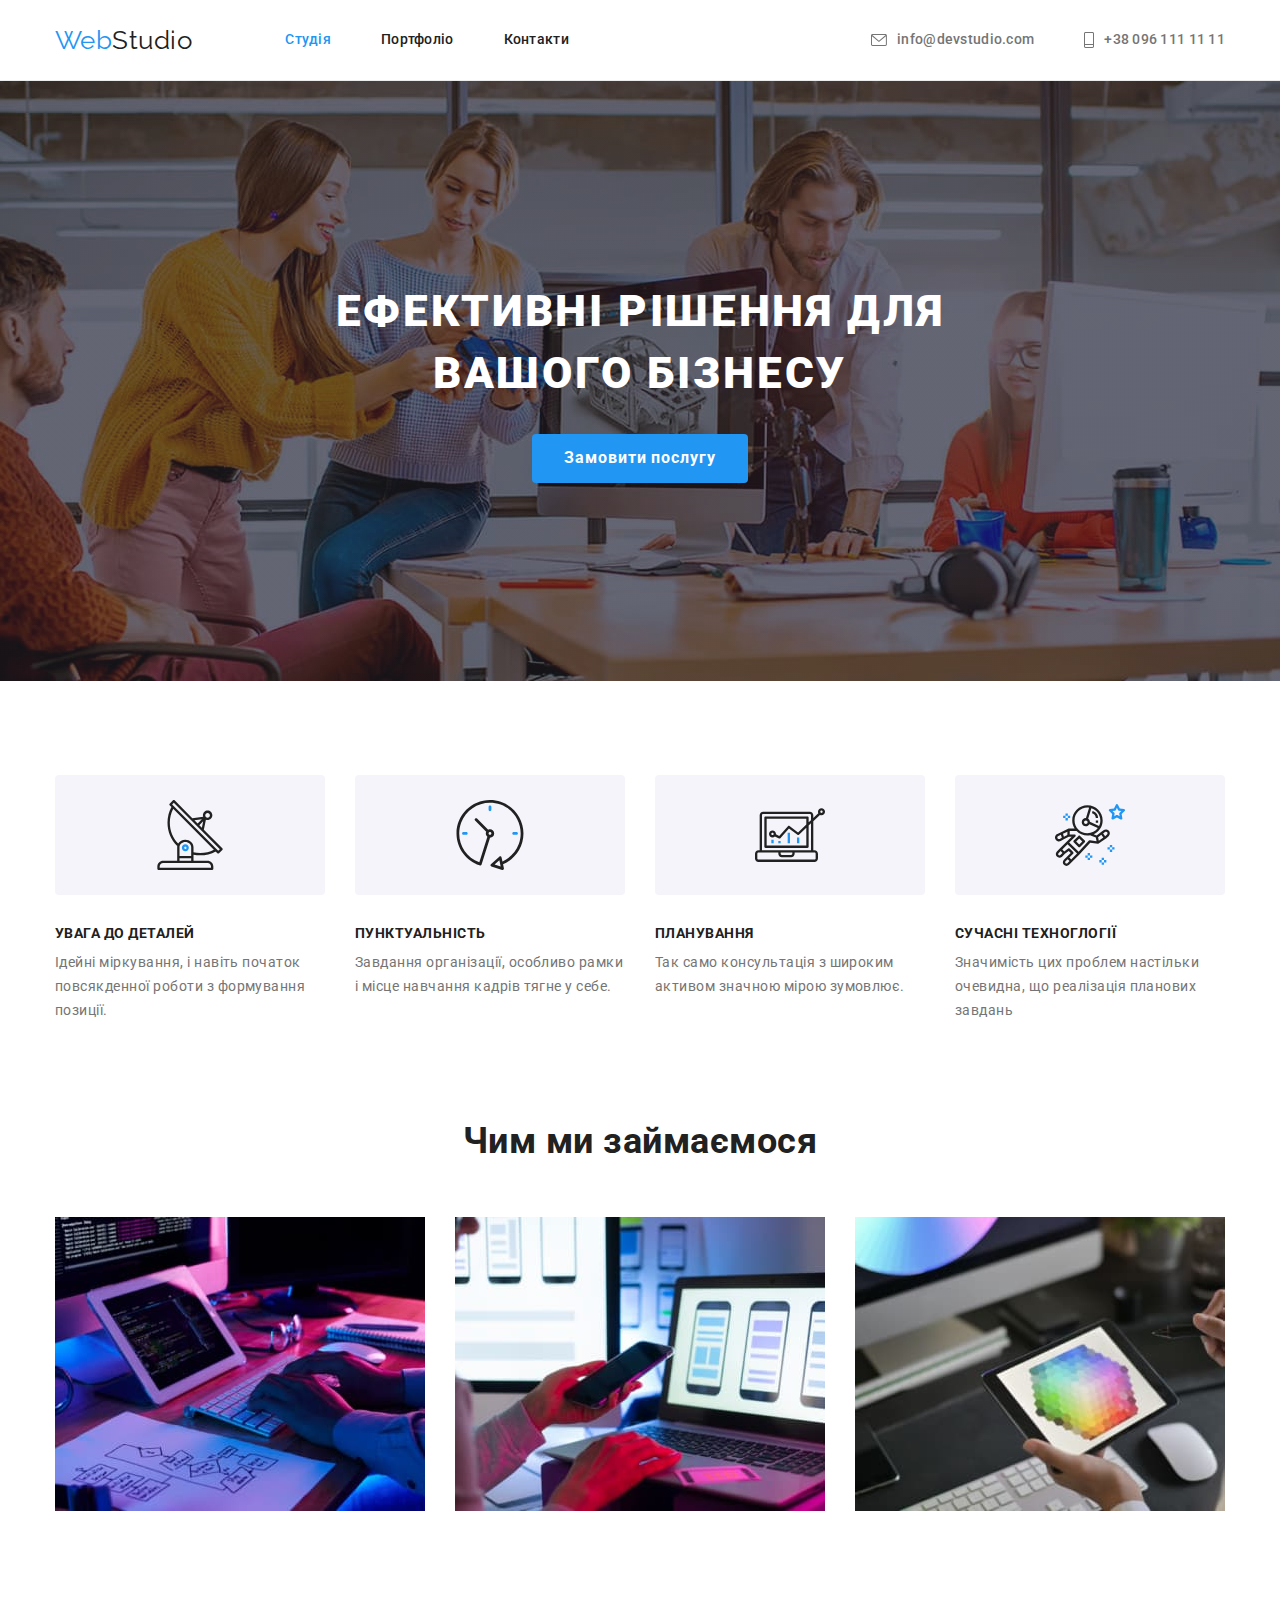
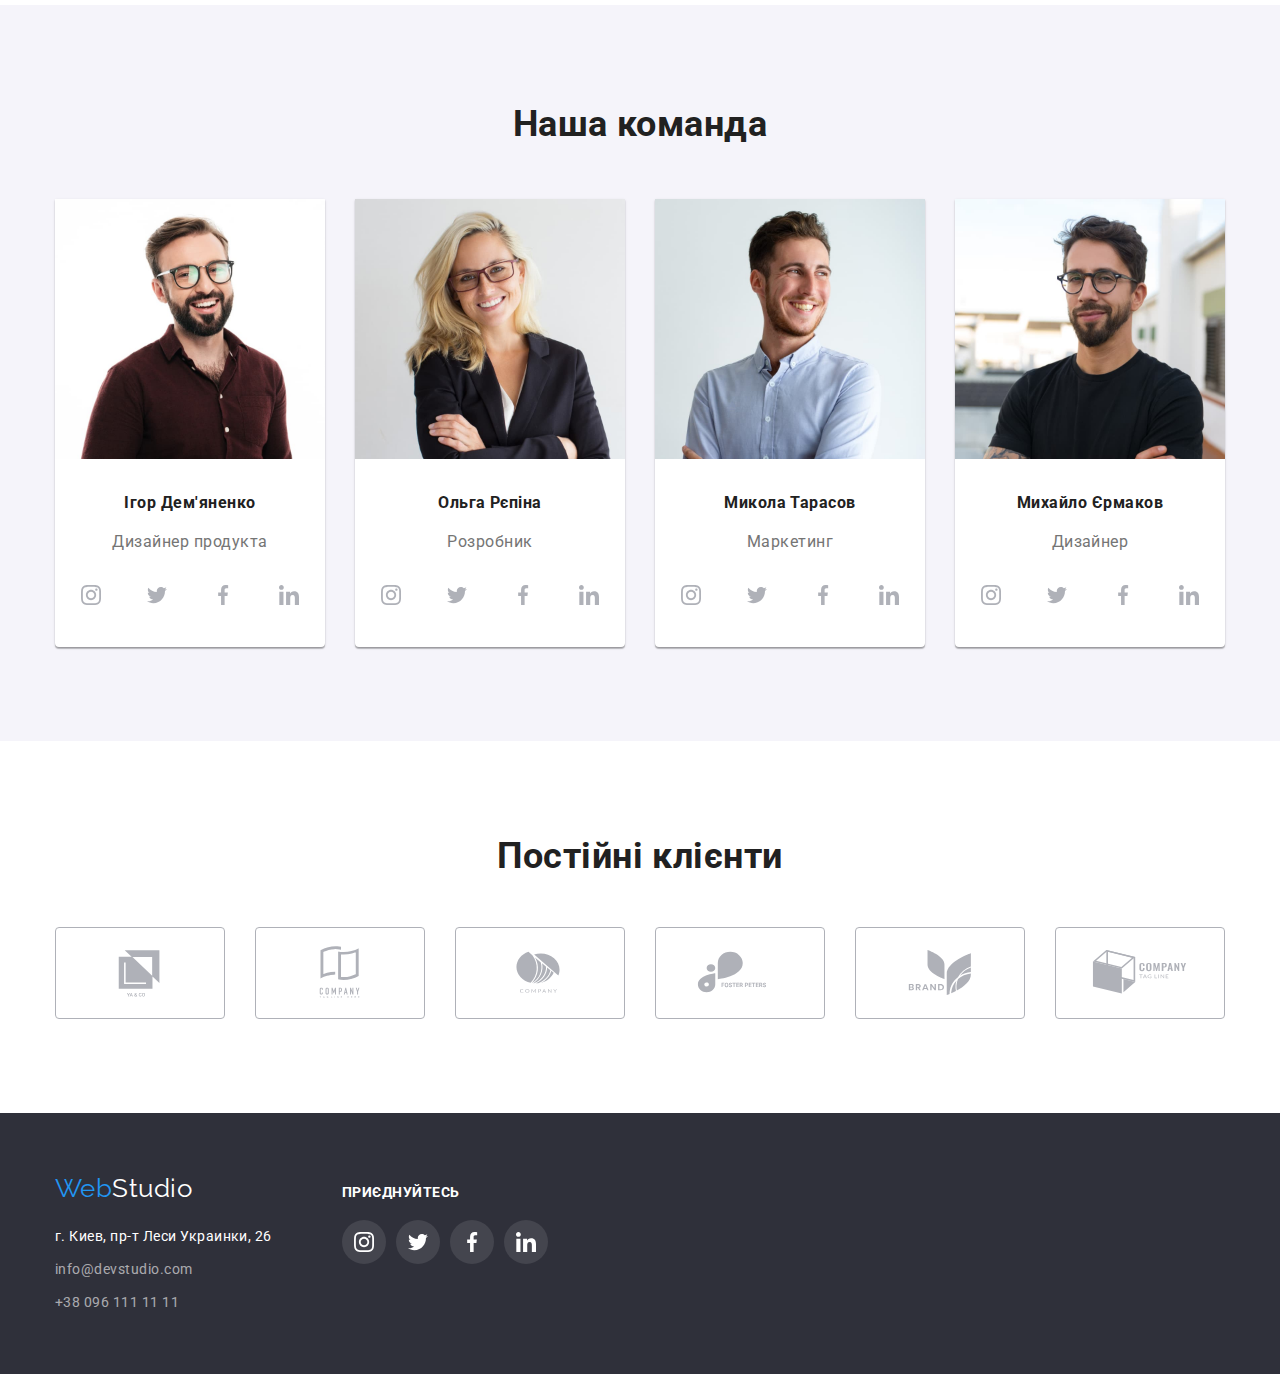
==== index.html @ a1dc9edd "initial html css modul 5" ====
<!DOCTYPE html>
<html lang="uk">
  <head>
    <meta charset="UTF-8" />
    <meta http-equiv="X-UA-Compatible" content="IE=edge" />
    <meta name="viewport" content="width=device-width, initial-scale=1.0" />
    <title>Студія</title>
    <link
      href="https://fonts.googleapis.com/css2?family=Raleway:wght@700&family=Roboto:wght@400;500;700;900&display=swap"
      rel="stylesheet"
    />
    <link
      rel="stylesheet"
      href="https://cdnjs.cloudflare.com/ajax/libs/modern-normalize/1.1.0/modern-normalize.min.css"
    />
    <link rel="stylesheet" href="./css/styles.css" />
  </head>
  <body>
    <!-- Головна-->

    <header class="header">
      <div class="container main-nav">
        <nav class="header-nav">
          <a href="./index.html" class="logo-link"><span class="logo">Web</span>Studio</a>

          <ul class="site-nav list">
            <li class="nav-item"><a class="link current" href="./index.html">Студія</a></li>
            <li class="nav-item"><a class="link" href="./portfolio.html">Портфоліо</a></li>
            <li class="nav-item"><a class="link" href="">Контакти</a></li>
          </ul>
        </nav>

        <ul class="header-contacts list">
          <li class="item">
            <a class="contact-list" href="mailto:info@devstudio.com"><svg class="contact-icon" width="16" height="12"><use href="./images/symbol-defs.svg#icon-envelope-hover-1" ></use></svg>
            info@devstudio.com</a>
          </li>
          <li class="item">
            <a class="contact-list" href="tel:+380961111111"><svg class="contact-icon" width="10" height="16"><use href="./images/symbol-defs.svg#icon-phone-1" ></use></svg>+38 096 111 11 11</a>
          </li>
        </ul>
      </div>
    </header>

    <!--Основний зміст сайту-->

    <main>
      <section class="section hero overlay-hero">
        <div class="container">
          <h1 class="main-header">Ефективні рішення для вашого бізнесу</h1>
          <button type="button" class="main-button">Замовити послугу</button>
        </div>
      </section>

      <section class="section titel-box">
        <div class="container">
          <h2 class="visually-hidden">Наші особливості</h2>
          <ul class="feature list">
            <li class="titel-item">
              <div class="titel-icon">
                <svg width="70" height="70"><use href="./images/symbol-defs.svg#icon-antenna-1-1" ></use></svg>
              </div>
              <h3 class="titel">Увага до деталей</h3>
              <p class="titel-text">
                Ідейні міркування, і навіть початок повсякденної роботи з формування позиції.
              </p>
            </li>
            <li class="titel-item">
              <div class="titel-icon">
                <svg width="70" height="70"><use href="./images/symbol-defs.svg#icon-clock-1-1" ></use></svg>
              </div>
              <h3 class="titel">Пунктуальність</h3>
              <p class="titel-text">
                Завдання організації, особливо рамки і місце навчання кадрів тягне у себе.
              </p>
            </li>
            <li class="titel-item">
              <div class="titel-icon">
                <svg width="70" height="70"><use href="./images/symbol-defs.svg#icon-diagram-1-1" ></use></svg>

              </div>
              <h3 class="titel">Планування</h3>
              <p class="titel-text">
                Так само консультація з широким активом значною мірою зумовлює.
              </p>
            </li>
            <li class="titel-item">
              <div class="titel-icon">
                <svg width="70" height="70"><use href="./images/symbol-defs.svg#icon-astronaut-1-1" ></use></svg>
              </div>
              <h3 class="titel">Сучасні техноглогії</h3>
              <p class="titel-text">
                Значимість цих проблем настільки очевидна, що реалізація планових завдань
              </p>
            </li>
          </ul>
        </div>
      </section>

      <section class="occupation">
        <div class="container">
          <h2 class="occupation-titel">Чим ми займаємося</h2>

          <ul class="occupation-img list">
            <li class="img-item"><img src="./images/box1.jpg" alt="клавіатура" width="370" /></li>
            <li class="img-item"><img src="./images/box2.jpg" alt="телефон" width="370" /></li>
            <li class="img-item"><img src="./images/box3.jpg" alt="планшет" width="370" /></li>
          </ul>
        </div>
      </section>

      <section class="section team">
        <div class="container">
          <h2 class="team-titel">Наша команда</h2>

          <ul class="team-list list">
            <li class="team-img">
              <img class="picture" src="./images/imgboy1.jpg" alt="Дизайнер продукта" width="270" />
              <div class="team-style">
                <h3 class="team-name">Ігор Дем'яненко</h3>
                <p class="team-position">Дизайнер продукта</p>
                <ul class="social-list list">
                  <li class="social-item"><a class="social-link" href="#"><svg class="social-icon"  width="20" height="20"><use href="./images/symbol-defs.svg#icon-instagram-2-2" ></use></svg></a></li>
                  <li class="social-item"><a class="social-link" href="#"><svg class="social-icon"  width="20" height="20"><use href="./images/symbol-defs.svg#icon-twitter-1-1" ></use></svg></a></li>
                  <li class="social-item"><a class="social-link" href="#"><svg class="social-icon"  width="20" height="20"><use href="./images/symbol-defs.svg#icon-facebook-1-1" ></use></svg></a></li>
                  <li class="social-item"><a class="social-link" href="#"><svg class="social-icon"  width="20" height="20"><use href="./images/symbol-defs.svg#icon-linkedin-1-1" ></use></svg></a></li>
                </ul>
            
              </div>
            </li>

            <li class="team-img">
              <img class="picture" src="./images/imgg.jpg" alt="Фронт енд розробник" width="270" />
              <div class="team-style">
                <h3 class="team-name">Ольга Рєпіна</h3>
                <p class="team-position">Розробник</p>
                 <ul class="social-list list">
                  <li class="social-item"><a class="social-link" href="#"><svg class="social-icon" width="20" height="20"><use href="./images/symbol-defs.svg#icon-instagram-2-2" ></use></svg></a></li>
                  <li class="social-item"><a class="social-link" href="#"><svg class="social-icon" width="20" height="20"><use href="./images/symbol-defs.svg#icon-twitter-1-1" ></use></svg></a></li>
                  <li class="social-item"><a class="social-link" href="#"><svg class="social-icon" width="20" height="20"><use href="./images/symbol-defs.svg#icon-facebook-1-1" ></use></svg></a></li>
                  <li class="social-item"><a class="social-link" href="#"><svg class="social-icon" width="20" height="20"><use href="./images/symbol-defs.svg#icon-linkedin-1-1" ></use></svg></a></li>
                </ul>
              </div>
            </li>

            <li class="team-img">
              <img class="picture" src="./images/imgboy2.jpg" alt="Маркетинг" width="270" />
              <div class="team-style">
                <h3 class="team-name">Микола Тарасов</h3>
                <p class="team-position">Маркетинг</p>
                 <ul class="social-list list">
                  <li class="social-item"><a class="social-link" href="#"><svg class="social-icon"  width="20" height="20"><use href="./images/symbol-defs.svg#icon-instagram-2-2"></use></svg></a></li>
                  <li class="social-item"><a class="social-link" href="#"><svg class="social-icon"  width="20" height="20"><use href="./images/symbol-defs.svg#icon-twitter-1-1"></use></svg></a></li>
                  <li class="social-item"><a class="social-link" href="#"><svg class="social-icon"  width="20" height="20"><use href="./images/symbol-defs.svg#icon-facebook-1-1"></use></svg></a></li>
                  <li class="social-item"><a class="social-link" href="#"><svg class="social-icon"  width="20" height="20"><use href="./images/symbol-defs.svg#icon-linkedin-1-1"></use></svg></a></li>
                </ul>
              </div>
            </li>

            <li class="team-img">
              <img class="picture" src="./images/imgboy3.jpg" alt="Дизайнер" width="270" />
              <div class="team-style">
                <h3 class="team-name">Михайло Єрмаков</h3>
                <p class="team-position">Дизайнер</p>
                 <ul class=" social-list list">
                  <li class="social-item"><a class="social-link" href="#"><svg class="social-icon"  width="20" height="20"><use href="./images/symbol-defs.svg#icon-instagram-2-2"></use></svg></a></li>
                  <li class="social-item"><a class="social-link" href="#"><svg class="social-icon"  width="20" height="20"><use href="./images/symbol-defs.svg#icon-twitter-1-1"></use></svg></a></li>
                  <li class="social-item"><a class="social-link" href="#"><svg class="social-icon"  width="20" height="20"><use href="./images/symbol-defs.svg#icon-facebook-1-1"></use></svg></a></li>
                  <li class="social-item"><a class="social-link" href="#"><svg class="social-icon"  width="20" height="20"><use href="./images/symbol-defs.svg#icon-linkedin-1-1"></use></svg></a></li>
                </ul>
              </div>
            </li>
          </ul>
        </div>
      </section>

      <section class="section clients">
        <div class="container">
          <h2 class="client-header">Постійні клієнти</h2>
          <ul class="client-list list">
            <li class="client-item"><a class="client-link" href="#"><svg class="client-icon" width="106" height="60"><use href="./images/symbol-defs.svg#icon-client1-1" ></use></svg> </a></li>
            <li class="client-item"><a class="client-link" href="#"><svg class="client-icon" width="106" height="60"><use href="./images/symbol-defs.svg#icon-client2-1" ></use></svg></a></li>
            <li class="client-item"><a class="client-link" href="#"><svg class="client-icon" width="106" height="60"><use href="./images/symbol-defs.svg#icon-client3-1" ></use></svg></a></li>
            <li class="client-item"><a class="client-link" href="#"><svg class="client-icon" width="106" height="60"><use href="./images/symbol-defs.svg#icon-client4-1" ></use></svg></a></li>
            <li class="client-item"><a class="client-link" href="#"><svg class="client-icon" width="106" height="60"><use href="./images/symbol-defs.svg#icon-client5-1" ></use></svg></a></li>
            <li class="client-item"><a class="client-link" href="#"><svg class="client-icon" width="106" height="60"><use href="./images/symbol-defs.svg#icon-client6-1" ></use></svg></a></li>
          </ul>
        </div>
      </section>
    </main>

    <!--Футер-->

    <footer class="section footer-nav">
      <div class="container footer-flex">

        <div class="address">

         <a href="./index.html" class="footer-logo"><span class="logo">Web</span>Studio</a>

        <address class="card-address">
          <ul class="footer list">
            <li class="footer-list">
              <a
                class="footer-address"
                href="https://goo.gl/maps/CPtrU1FHBa2aNyZL9"
                target="_blank"
                rel="noopener noreferrer nofollow"
                >г. Киев, пр-т Леси Украинки, 26</a
              >
            </li>

            <li class="footer-list">
              <a class="footer-contact" href="mailto:info@devstudio.com">info@devstudio.com</a>
            </li>

            <li class="footer-list">
              <a class="footer-contact" href="tel:+380961111111">+38 096 111 11 11</a>
            </li>
          </ul>
        </address>
        </div>
        

        <div class="join">

          <p class="join-titel">приєднуйтесь</p>

          <ul class="join-list list">
            <li class="join-item"><a class="join-link" href="#"><svg class="join-icon" width="20" height="20"><use href="./images/symbol-defs.svg#icon-instagram-2-2" ></use></svg></a></li>
            <li class="join-item"><a class="join-link" href="#"><svg class="join-icon" width="20" height="20"><use href="./images/symbol-defs.svg#icon-twitter-1-1" ></use></svg></a></li>
            <li class="join-item"><a class="join-link" href="#"><svg class="join-icon" width="20" height="20"><use href="./images/symbol-defs.svg#icon-facebook-1-1" ></use></svg></a></li>
            <li class="join-item"><a class="join-link" href="#"><svg class="join-icon" width="20" height="20"><use href="./images/symbol-defs.svg#icon-linkedin-1-1" ></use></svg></a></li>
          </ul>

        </div>

      </div>
    </footer>
  </body>
</html>
---- css/styles.css ----
:root {
  --primary-text-color: #757575;
  --titel-text-color: #212121;
  --accent-color: #2196f3;
  --main-site-color: #ffffff;
  --primary-site-background: #f5f5f5;
  --secondary-site-backgroud: #2f303a;
  --team-section-backgroung: #f5f4fa;
  --main-button-color: #188ce8;
}

html {
  box-sizing: border-box;
}

*,
*::before,
*::after {
  box-sizing: inherit;
  margin: 0;
  padding: 0;
}

img {
  display: block;
}

/* reset */
h1,
h2,
h3,
h4,
h5,
h6,
p {
  margin-top: 0;
  margin-bottom: 0;
}

/*головний колір сторінки  */

body {
  color: var(--primary-text-color);
  font-family: Roboto, sans-serif;
  letter-spacing: 0.03em;
  background-color: var(--main-site-color);
}

/*логотип*/
.container {
  width: 1200px;
  padding-left: 15px;
  padding-right: 15px;
  margin-right: auto;
  margin-left: auto;
}

.header-nav {
  display: flex;
  align-items: center;
  /* outline: solid tomato; */
}

.header {
  border-bottom: 1px solid #ececec;
}

.main-nav {
  display: flex;
  align-items: center;
}

.logo-link {
  color: var(--titel-text-color);
  text-decoration: none;
  font-family: Raleway, sans-serif;
  font-size: 26px;
  line-height: 1.19;
}

.logo {
  color: var(--accent-color);
}

/* навігація сайту */

.site-nav {
  display: flex;
  margin-left: 93px;
}

.site-nav .nav-item {
  align-items: center;
}

.site-nav .nav-item:not(:last-child) {
  margin-right: 50px;
}

.site-nav .link {
  display: block;
  color: var(--titel-text-color);
  text-decoration: none;
  font-weight: 500;
  font-size: 14px;
  line-height: 1.14;
  letter-spacing: 0.02em;
  padding-top: 32px;
  padding-bottom: 32px;
}

.site-nav .link:hover,
.link:focus {
  color: var(--accent-color);
}

.site-nav .link.current {
  color: var(--accent-color);
}

.list {
  list-style: none;
  padding: 0;
}

/* навігація контактів */

.header-contacts .contact-list {
  display: flex;
  color: var(--primary-text-color);
  text-decoration: none;
  font-weight: 500;
  font-size: 14px;
  line-height: 1.14;
  letter-spacing: 0.02em;
  padding-top: 32px;
  padding-bottom: 32px;
  /* outline: solid tomato; */
}

.header-contacts {
  display: flex;
  margin-left: auto;
  /* outline: solid tomato; */
}

.header-contacts .item + .item {
  margin-left: 50px;
}

.header-contacts .contact-list:hover,
.contact-list:focus {
  color: var(--accent-color);
}

.contact-list {
  display: flex;
  align-items: center;
}

.contact-icon {
  margin-right: 10px;
  margin-bottom: 0;
  padding: 0;
  fill: currentColor;
}

/* основний зміст студія*/

.section {
  padding-top: 94px;
  padding-bottom: 94px;
}

.hero {
  background-color: var(--secondary-site-backgroud);
  padding-top: 200px;
  padding-bottom: 200px;
}

.overlay-hero {
  max-width: 1600px;
  height: 600px;
  margin-left: auto;
  margin-right: auto;
  background-image: linear-gradient(to right, rgba(47, 48, 58, 0.4), rgba(47, 48, 58, 0.4)),
    url(../images/hero.jpg);
  background-repeat: no-repeat;
  background-position: center;
  background-size: cover;
}

.main-header {
  padding: 0;
  margin: 0;
  margin-bottom: 30px;
  color: var(--main-site-color);
  font-weight: 900;
  text-transform: uppercase;
  font-size: 44px;
  line-height: 1.4;
  letter-spacing: 0.06em;
  max-width: 696px;
  text-align: center;
  margin: 0 auto 30px;
}

.main-button {
  color: var(--main-site-color);
  background-color: var(--accent-color);
  cursor: pointer;
  font-family: inherit;
  font-weight: 700;
  font-size: 16px;
  line-height: 1.8;
  text-align: center;
  letter-spacing: 0.06em;
  border-radius: 4px;
  display: block;
  margin: 0 auto;
  padding: 10px 32px;
  min-width: 216px;
  border: 0;
}

.main-button:hover,
.main-button:focus {
  background-color: var(--main-button-color);
}

.visually-hidden {
  position: absolute;
  white-space: nowrap;
  width: 1px;
  height: 1px;
  overflow: hidden;
  border: 0;
  padding: 0;
  clip: rect(0 0 0 0);
  clip-path: inset(50%);
  margin: -1px;
}

/* section titel-box */

.feature {
  display: flex;
}

.feature .titel-item {
  margin-right: 30px;
  width: 270px;
}

.feature .titel-item:last-child {
  margin-right: 0;
}

.titel {
  color: var(--titel-text-color);
  text-transform: uppercase;
  font-size: 14px;
  line-height: calc(16 / 14);
  margin-bottom: 10px;
}

.titel-text {
  font-size: 14px;
  line-height: 1.7;
}
.titel-icon {
  display: flex;
  align-items: center;
  justify-content: center;
  width: 270px;
  height: 120px;
  margin-bottom: 30px;
  background-color: #f5f4fa;
  /* padding: 25px 100px; */
  border-radius: 4px;
}

/* Section occupation */

.occupation {
  padding-top: 0px;
  padding-bottom: 94px;
}
.occupation-img {
  display: flex;
}

.occupation-img .img-item {
  margin-right: 30px;
}

.occupation-img .img-item:last-child {
  margin-right: 0px;
}

.occupation-titel {
  color: var(--titel-text-color);
  font-size: 36px;
  line-height: 1.4;
  text-align: center;
  margin-bottom: 50px;
  /* outline: solid tomato; */
}

/* Section team */

.team {
  background-color: var(--team-section-backgroung);
}

.team-list {
  /* outline: solid tomato; */
  display: flex;
}

.team-list .team-img {
  margin-right: 30px;
}
.team-list .team-img:last-child {
  margin-right: 0;
}

.team-img {
  background-color: var(--main-site-color);
  box-shadow: 0px 1px 3px rgba(0, 0, 0, 0.12), 0px 1px 1px rgba(0, 0, 0, 0.14),
    0px 2px 1px rgba(0, 0, 0, 0.2);
  border-radius: 0px 0px 4px 4px;
  /* outline: solid tomato; */
}

.picture {
  margin-bottom: 30px;
  /* outline: solid tomato; */
}
.team-titel {
  color: var(--titel-text-color);
  font-size: 36px;
  line-height: 1.4;
  text-align: center;
  margin-bottom: 50px;
}

.team-name {
  color: var(--titel-text-color);
  font-size: 16px;
  line-height: 1.8;
  text-align: center;
  margin-bottom: 10px;
  /* outline: solid tomato; */
}

.team-position {
  font-size: 16px;
  line-height: 1.8;
  text-align: center;
  margin-bottom: 16px;
  /* outline: solid tomato; */
}

.social-list {
  display: flex;
  justify-content: center;
  align-items: center;
  gap: 22px;
  margin-bottom: 30px;
}

.social-link {
  width: 44px;
  height: 44px;
  display: flex;
  justify-content: center;
  align-items: center;
  border-radius: 50%;
  color: #afb1b8;
}

.social-link:hover,
.social-link:focus {
  color: #ffffff;
  background-color: #2196f3;
}

.social-icon {
  fill: currentColor;
}

/* Client_Logo */

.client-header {
  color: var(--titel-text-color);
  font-size: 36px;
  line-height: calc(42 / 36);
  text-align: center;
  margin-bottom: 50px;
}

.client-list {
  display: flex;
  align-items: center;
  justify-content: center;
  gap: 30px;
  /* outline: solid tomato; */
}

.client-link {
  display: flex;
  justify-content: center;
  align-items: center;
  width: 170px;
  height: 92px;
  border: 1px solid #afb1b8;
  border-radius: 4px;
  color: #afb1b8;
}

.client-link:hover,
.client-link:focus {
  border-color: #2196f3;
  color: #2196f3;
}

.client-icon {
  fill: currentColor;
}

/* Портфоліо */

.filter-button {
  font-family: inherit;
  font-weight: 500;
  font-size: 16px;
  line-height: 1.6;
  text-align: center;
  letter-spacing: inherit;
  color: var(--titel-text-color);
  background-color: var(--team-section-backgroung);
  cursor: pointer;
  border-radius: 4px;
  padding: 6px 22px;
  border: none;
}

.button-list {
  display: flex;
  flex-direction: row;
  justify-content: center;
  gap: 8px;
  margin-bottom: 50px;
}

.filter-button:hover,
.filter-button:focus {
  color: var(--main-site-color);
  background-color: var(--accent-color);
}

.project-list {
  display: flex;
  flex-wrap: wrap;
  gap: 30px;
}

.project-list .project-item {
  flex-basis: calc((100% - 30px * 2) / 3);
}

/* .project-item:hover,
.project-item:focus {
  box-shadow: 0px 1px 1px rgba(0, 0, 0, 0.12), 0px 4px 4px rgba(0, 0, 0, 0.06),
    1px 4px 6px rgba(0, 0, 0, 0.16);
} */

.project-shadow:hover,
.project-shadow:focus {
  display: block;
  box-shadow: 0px 1px 1px rgba(0, 0, 0, 0.12), 0px 4px 4px rgba(0, 0, 0, 0.06),
    1px 4px 6px rgba(0, 0, 0, 0.16);
}

.project-img {
  display: block;
}

.border-titel {
  border: 1px solid #eeeeee;
  border-top: none;
  padding: 20px 24px;
}

.project-titel {
  color: var(--titel-text-color);
  font-size: 18px;
  line-height: 2;
  letter-spacing: 0.06em;
  margin-bottom: 4px;
}

.project {
  font-size: 16px;
  line-height: 1.8;
}

/*Футер*/

.footer-nav {
  background-color: var(--secondary-site-backgroud);
  padding-top: 60px;
  padding-bottom: 60px;
  /* outline: solid tomato; */
}

.footer-flex {
  display: flex;
  align-items: baseline;
  /* outline: solid tomato; */
}

.address {
  margin-right: 70px;
  /* outline: solid tomato; */
}

.footer-logo {
  color: var(--main-site-color);
  font-family: Raleway, sans-serif;
  text-decoration: none;
  font-size: 26px;
  line-height: 1.2;
  display: block;
  margin-bottom: 20px;
}

.card-address {
  font-style: normal;
}

.footer-list {
  margin-bottom: 9px;
}

.footer .footer-list:last-child {
  margin: 0px;
}

.footer .footer-address {
  color: var(--main-site-color);
  text-decoration: none;
  font-size: 14px;
  line-height: calc(24 / 14);
}

.footer .footer-contact {
  color: rgba(255, 255, 255, 0.6);
  text-decoration: none;
  font-size: 14px;
  line-height: calc(24 / 14);
}

.join-titel {
  color: #ffffff;
  font-size: 14px;
  font-weight: 700;
  line-height: calc(16 / 14);
  text-transform: uppercase;
  margin-bottom: 20px;
}

.join-list {
  display: flex;
  justify-content: center;
  gap: 10px;
}

.join-link {
  width: 44px;
  height: 44px;
  display: flex;
  justify-content: center;
  align-items: center;
  border-radius: 50%;
  color: #ffffff;
  background-color: rgba(255, 255, 255, 0.1);
}

.join-icon {
  fill: currentColor;
}

.join-link:hover,
.join-link:focus {
  background-color: #2196f3;
}
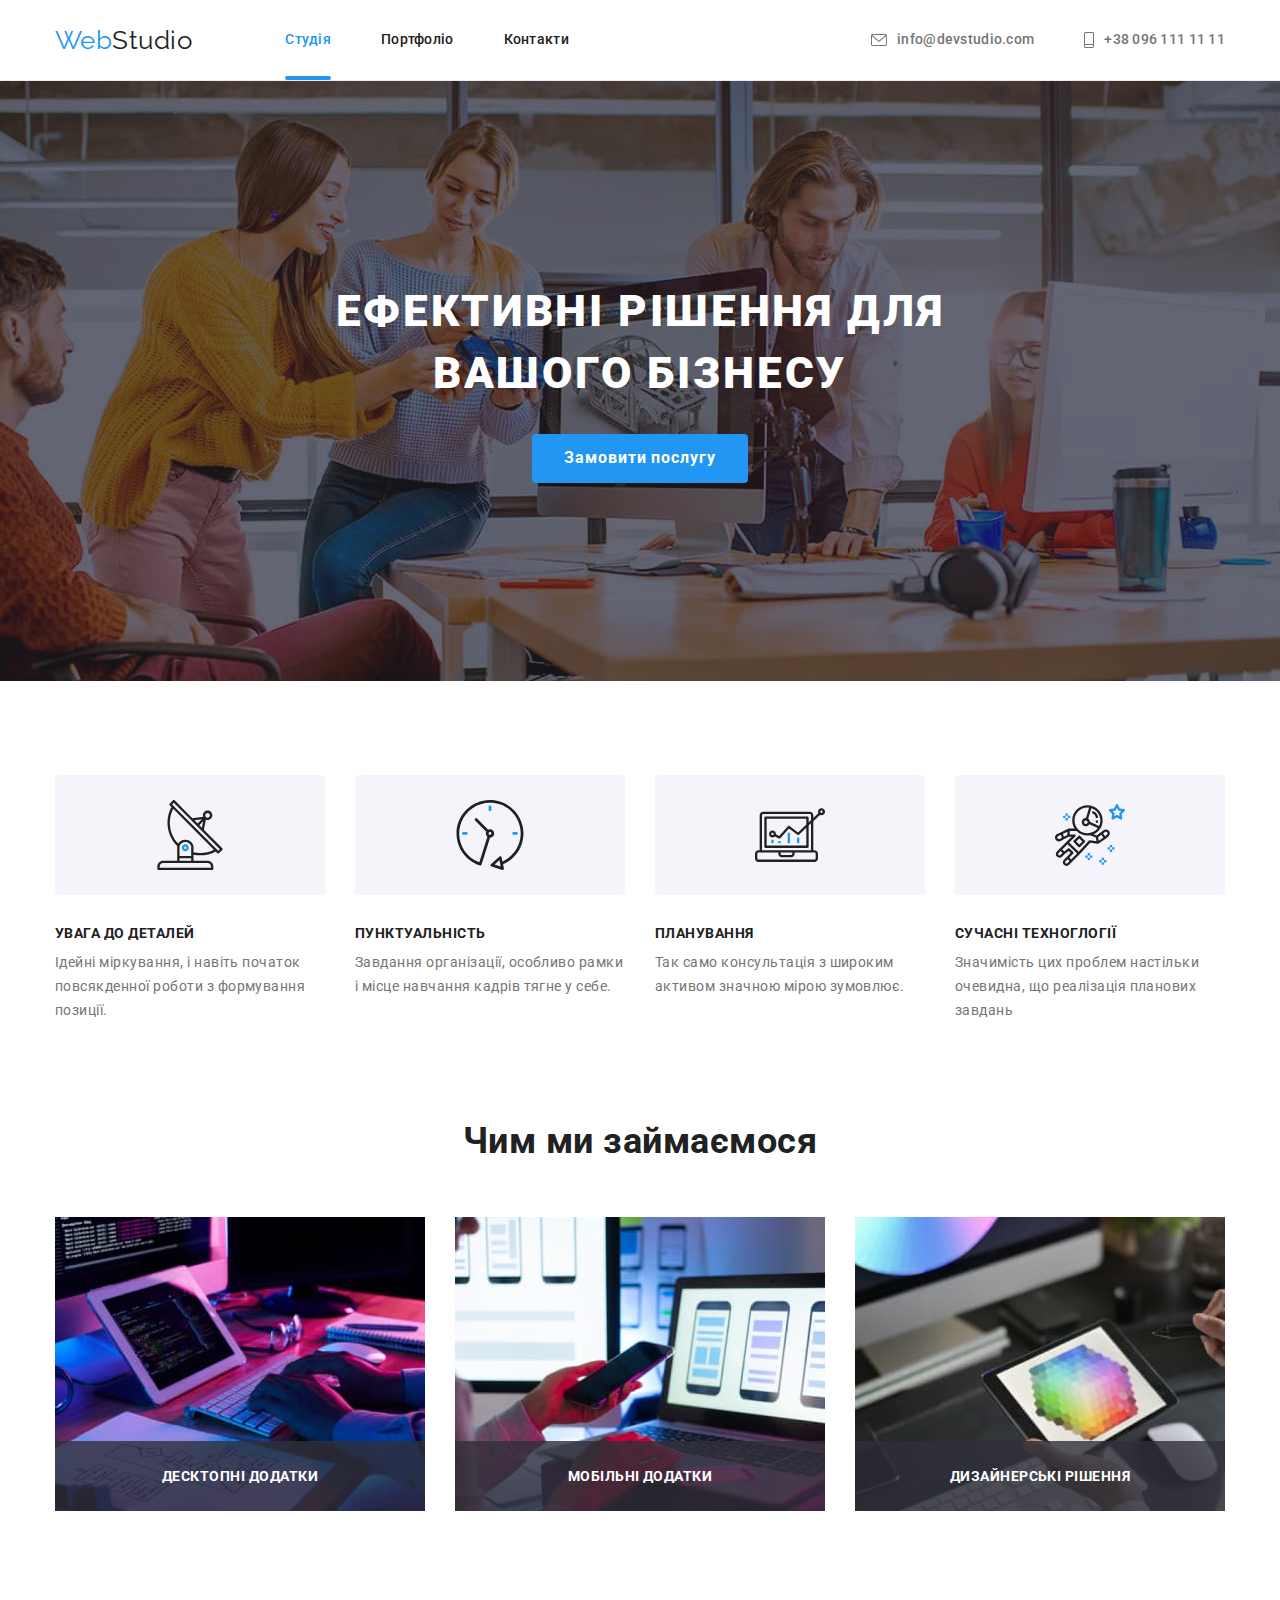
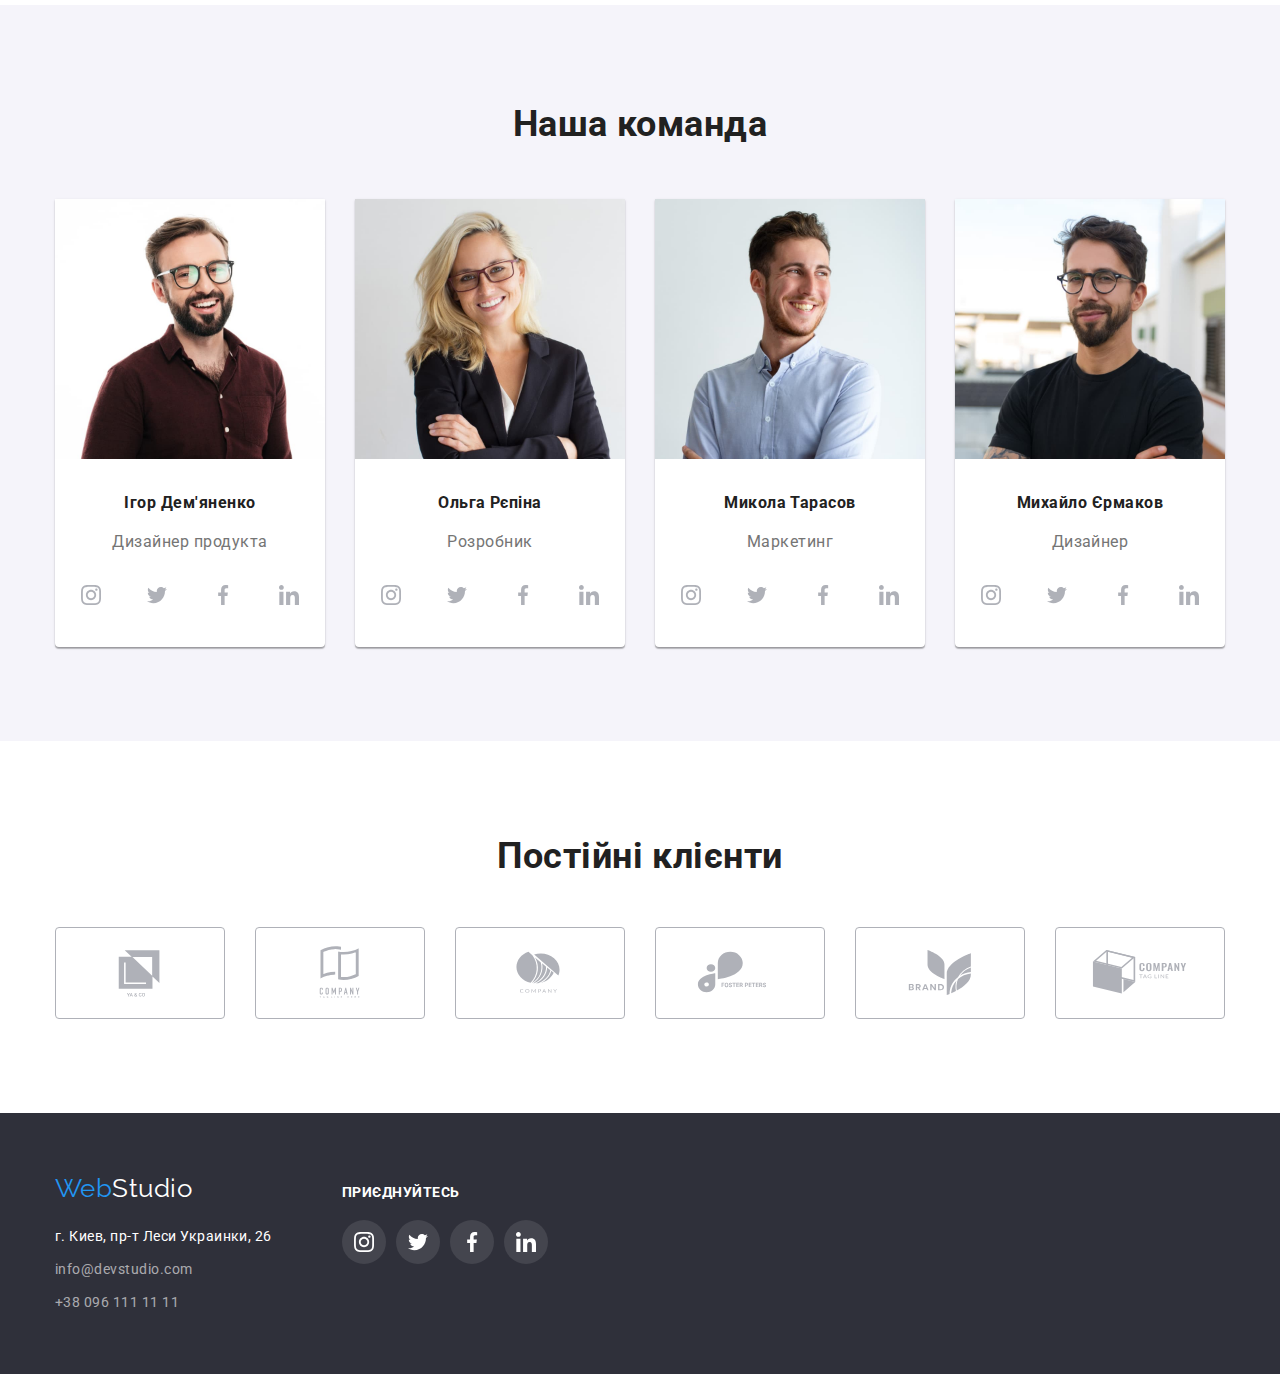
==== commit e4426fd9: "Modal window" ====
--- a/index.html
+++ b/index.html
@@ -48,7 +48,7 @@
       <section class="section hero overlay-hero">
         <div class="container">
           <h1 class="main-header">Ефективні рішення для вашого бізнесу</h1>
-          <button type="button" class="main-button">Замовити послугу</button>
+          <button type="button" class="main-button" data-modal-open>Замовити послугу</button>
         </div>
       </section>
 
@@ -100,11 +100,25 @@
       <section class="occupation">
         <div class="container">
           <h2 class="occupation-titel">Чим ми займаємося</h2>
-
-          <ul class="occupation-img list">
-            <li class="img-item"><img src="./images/box1.jpg" alt="клавіатура" width="370" /></li>
-            <li class="img-item"><img src="./images/box2.jpg" alt="телефон" width="370" /></li>
-            <li class="img-item"><img src="./images/box3.jpg" alt="планшет" width="370" /></li>
+          <ul class="occupation-img list position"> 
+              <li class="img-item"><img src="./images/box1.jpg" alt="клавіатура" width="370"/>
+              <div class="overlay-box"> 
+                <p class="text-overlay">Десктопні додатки</p>
+              </div>
+            </li>
+
+
+            <li class="img-item"><img src="./images/box2.jpg" alt="телефон" width="370"/>
+              <div class="overlay-box">
+                <p class="text-overlay">Мобільні додатки</p>
+              </div>
+            </li>
+            <li class="img-item"><img src="./images/box3.jpg" alt="планшет" width="370"/>
+            <div class="overlay-box"> 
+                <p class="text-overlay">Дизайнерські рішення</p>
+              
+              </div>
+            </li>
           </ul>
         </div>
       </section>
@@ -236,6 +250,25 @@
         </div>
 
       </div>
-    </footer>
+     </footer>
+
+
+     <div class="backdrop is-hidden">
+      <div class="modal" data-modal>
+
+     <button class="close-btn" type="button" data-modal-close>
+
+     <svg class="" width="18" height="18">
+     <use href="./images/symbol-defs.svg#close-btn"></use>
+     </svg>
+
+      </button>
+
+     </div>
+
+     </div>
+
+  <script src="./js/modal.js"></script>
+
   </body>
 </html>
--- a/css/styles.css
+++ b/css/styles.css
@@ -68,6 +68,7 @@
 .main-nav {
   display: flex;
   align-items: center;
+  /* outline: solid tomato; */
 }
 
 .logo-link {
@@ -99,6 +100,7 @@
 
 .site-nav .link {
   display: block;
+  position: relative;
   color: var(--titel-text-color);
   text-decoration: none;
   font-weight: 500;
@@ -107,6 +109,11 @@
   letter-spacing: 0.02em;
   padding-top: 32px;
   padding-bottom: 32px;
+  /* outline: solid tomato; */
+
+  transition-property: color;
+  transition-duration: 250ms;
+  transition-timing-function: cubic-bezier(0.4, 0, 0.2, 1);
 }
 
 .site-nav .link:hover,
@@ -116,6 +123,18 @@
 
 .site-nav .link.current {
   color: var(--accent-color);
+}
+
+.site-nav .link.current::after {
+  content: '';
+  position: absolute;
+  bottom: 0;
+  left: 0;
+  display: block;
+  width: 100%;
+  height: 4px;
+  background: var(--accent-color);
+  border-radius: 2px;
 }
 
 .list {
@@ -136,6 +155,10 @@
   padding-top: 32px;
   padding-bottom: 32px;
   /* outline: solid tomato; */
+
+  transition-property: color;
+  transition-duration: 250ms;
+  transition-timing-function: cubic-bezier(0.4, 0, 0.2, 1);
 }
 
 .header-contacts {
@@ -221,6 +244,10 @@
   padding: 10px 32px;
   min-width: 216px;
   border: 0;
+
+  transition-property: background-color;
+  transition-duration: 250ms;
+  transition-timing-function: cubic-bezier(0.4, 0, 0.2, 1);
 }
 
 .main-button:hover,
@@ -286,8 +313,19 @@
   padding-top: 0px;
   padding-bottom: 94px;
 }
+
+.occupation-titel {
+  color: var(--titel-text-color);
+  font-size: 36px;
+  line-height: 1.4;
+  text-align: center;
+  margin-bottom: 50px;
+  /* outline: solid tomato; */
+}
+
 .occupation-img {
   display: flex;
+  /* outline: solid tomato; */
 }
 
 .occupation-img .img-item {
@@ -298,13 +336,28 @@
   margin-right: 0px;
 }
 
-.occupation-titel {
-  color: var(--titel-text-color);
-  font-size: 36px;
-  line-height: 1.4;
-  text-align: center;
-  margin-bottom: 50px;
-  /* outline: solid tomato; */
+.text-overlay {
+  font-weight: 700;
+  font-size: 14px;
+  line-height: calc(16 / 14);
+  text-align: center;
+  text-transform: uppercase;
+  color: var(--main-site-color);
+  padding-top: 27px;
+  padding-bottom: 27px;
+}
+
+.position .img-item {
+  position: relative;
+}
+
+.overlay-box {
+  position: absolute;
+  bottom: 0;
+  left: 0;
+  width: 100%;
+  height: 70px;
+  background-color: rgba(47, 48, 58, 0.8);
 }
 
 /* Section team */
@@ -378,6 +431,10 @@
   align-items: center;
   border-radius: 50%;
   color: #afb1b8;
+
+  transition-property: background-color, color;
+  transition-duration: 250ms;
+  transition-timing-function: cubic-bezier(0.4, 0, 0.2, 1);
 }
 
 .social-link:hover,
@@ -417,6 +474,10 @@
   border: 1px solid #afb1b8;
   border-radius: 4px;
   color: #afb1b8;
+
+  transition-property: color, border-color;
+  transition-duration: 250ms;
+  transition-timing-function: cubic-bezier(0.4, 0, 0.2, 1);
 }
 
 .client-link:hover,
@@ -444,6 +505,10 @@
   border-radius: 4px;
   padding: 6px 22px;
   border: none;
+
+  transition-property: background-color;
+  transition-duration: 250ms;
+  transition-timing-function: cubic-bezier(0.4, 0, 0.2, 1);
 }
 
 .button-list {
@@ -478,9 +543,17 @@
 
 .project-shadow:hover,
 .project-shadow:focus {
-  display: block;
   box-shadow: 0px 1px 1px rgba(0, 0, 0, 0.12), 0px 4px 4px rgba(0, 0, 0, 0.06),
     1px 4px 6px rgba(0, 0, 0, 0.16);
+}
+
+.project-shadow {
+  text-decoration: none;
+  display: block;
+
+  transition-property: box-shadow;
+  transition-duration: 250ms;
+  transition-timing-function: cubic-bezier(0.4, 0, 0.2, 1);
 }
 
 .project-img {
@@ -586,6 +659,10 @@
   border-radius: 50%;
   color: #ffffff;
   background-color: rgba(255, 255, 255, 0.1);
+
+  transition-property: background-color;
+  transition-duration: 250ms;
+  transition-timing-function: cubic-bezier(0.4, 0, 0.2, 1);
 }
 
 .join-icon {
@@ -596,3 +673,54 @@
 .join-link:focus {
   background-color: #2196f3;
 }
+
+/* Model Window */
+
+.backdrop {
+  position: fixed;
+  top: 0;
+  left: 0;
+  width: 100%;
+  height: 100%;
+  background: rgba(0, 0, 0, 0.2);
+  backdrop-filter: blur(2px);
+}
+
+.backdrop.is-hidden{
+opacity: 0;
+visibility: hidden;
+pointer-events: none;
+}
+
+.modal {
+  position: absolute;
+  top: 50%;
+  left: 50%;
+  transform: translate(-50%, -50%);
+
+  width: 528px;
+  height: 581px;
+  background: #ffffff;
+  box-shadow: 0px 1px 3px rgba(0, 0, 0, 0.12), 0px 1px 1px rgba(0, 0, 0, 0.14),
+    0px 2px 1px rgba(0, 0, 0, 0.2);
+  border-radius: 4px;
+}
+
+.close-btn {
+  position: absolute;
+  top: 8px;
+  right: 8px;
+
+  width: 30px;
+  height: 30px;
+  padding: 0;
+  background-color: transparent;
+
+  display: flex;
+  align-items: center;
+  justify-content: center;
+
+  border-radius: 50%;
+  border: 1px solid rgba(0, 0, 0, 0.1);
+  cursor: pointer;
+}
